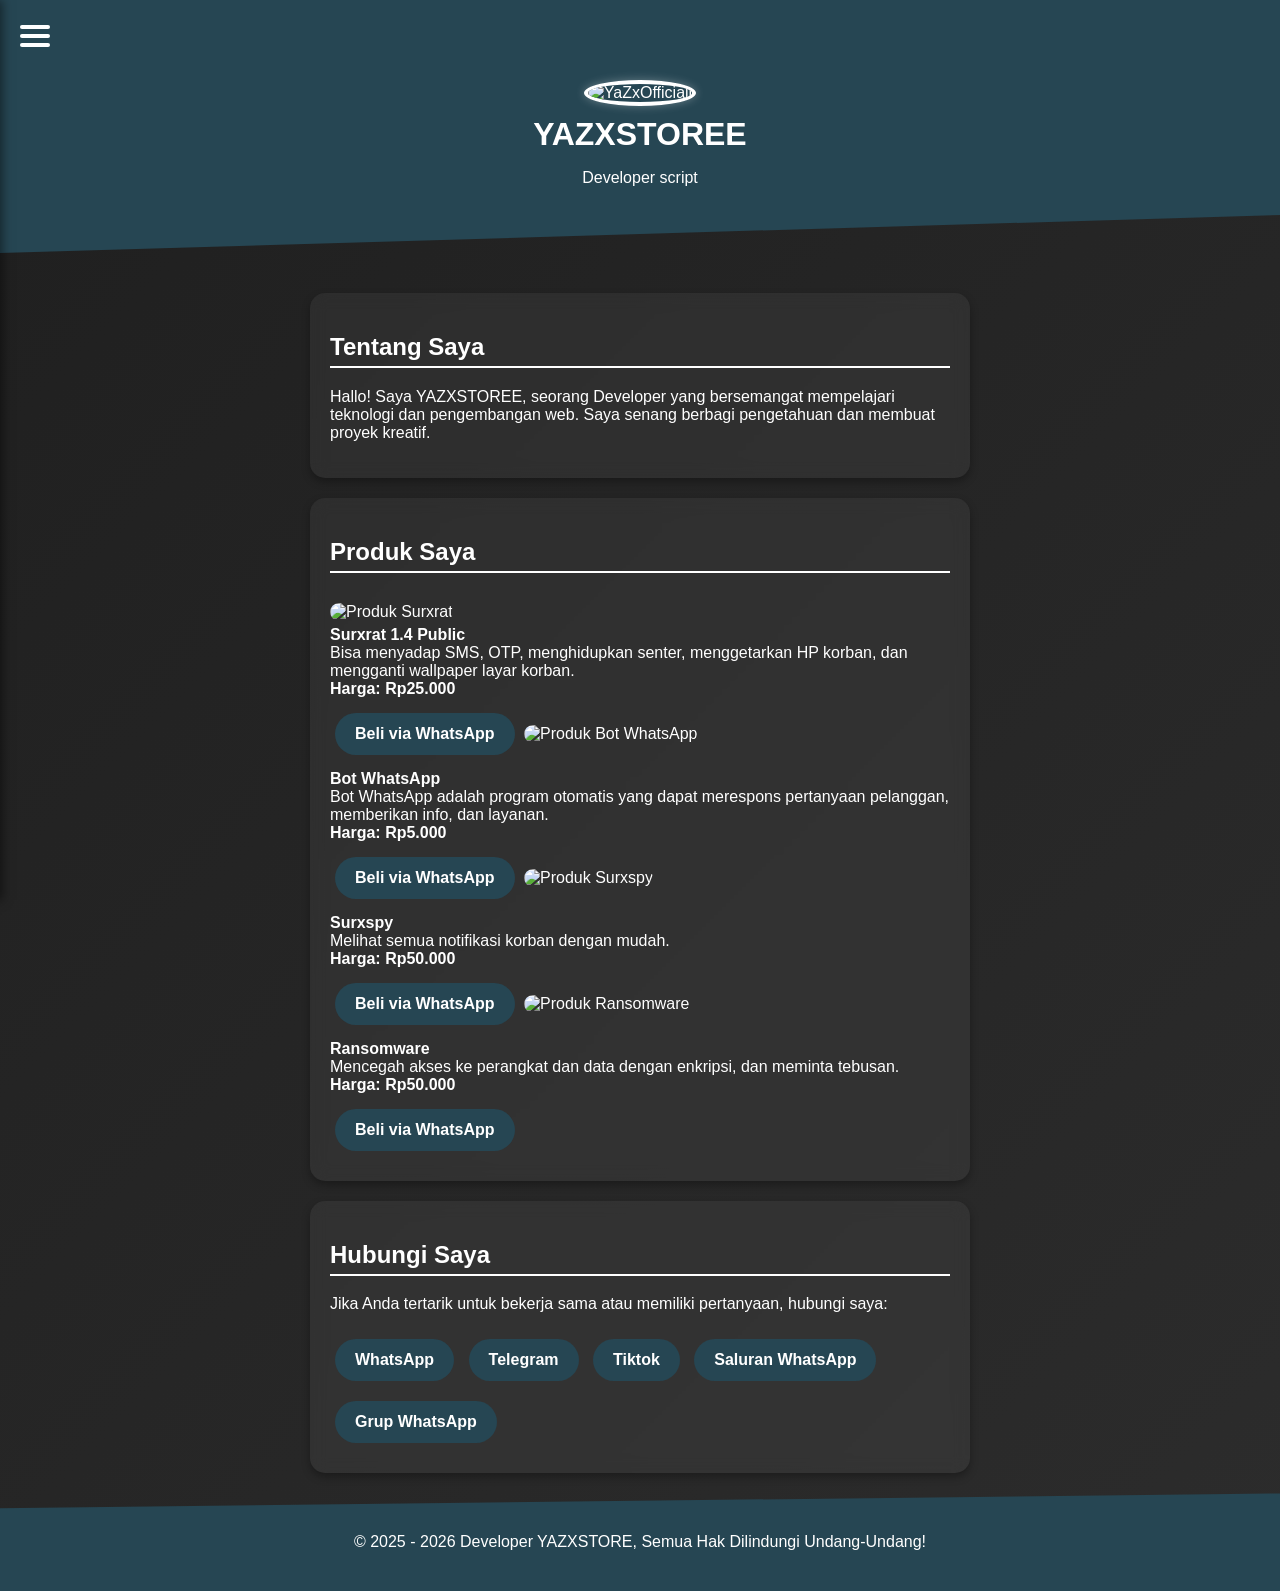
==== index.html @ b89de47b "Rename index.html.txt to index.html" ====
<!DOCTYPE html>
<html lang="id">
<head>
  <meta charset="UTF-8" />
  <meta name="viewport" content="width=device-width, initial-scale=1.0"/>
  <title>YAZXSTOREE</title>
  <style>
    :root {
      --dark-primary: #1f1f1f;
      --dark-secondary: #2c2c2c;
      --accent-color: #264653;
      --text-light: #ffffff;
      --btn-hover: #1e88e5;
    }

    * {
      box-sizing: border-box;
    }

    html {
      scroll-behavior: smooth;
    }

    body {
      margin: 0;
      font-family: 'Segoe UI', Tahoma, Geneva, Verdana, sans-serif;
      background: linear-gradient(135deg, var(--dark-primary), var(--dark-secondary));
      color: var(--text-light);
    }

    .menu-toggle {
      position: fixed;
      top: 20px;
      left: 20px;
      width: 30px;
      height: 30px;
      cursor: pointer;
      z-index: 1001;
    }

    .menu-toggle span {
      display: block;
      width: 100%;
      height: 4px;
      background: white;
      margin: 5px 0;
      border-radius: 2px;
      transition: 0.4s;
    }

    .menu-toggle.active span:nth-child(1) {
      transform: rotate(45deg) translate(5px, 5px);
    }

    .menu-toggle.active span:nth-child(2) {
      opacity: 0;
    }

    .menu-toggle.active span:nth-child(3) {
      transform: rotate(-45deg) translate(6px, -6px);
    }

    .sidebar {
      position: fixed;
      top: 0;
      left: 0;
      width: 220px;
      height: 100%;
      background: var(--dark-secondary);
      color: white;
      padding: 60px 20px;
      transform: translateX(-100%);
      transition: transform 0.4s ease;
      z-index: 1000;
      box-shadow: 2px 0 10px rgba(0,0,0,0.5);
    }

    .sidebar.show {
      transform: translateX(0);
    }

    .sidebar a {
      display: block;
      color: white;
      text-decoration: none;
      margin: 15px 0;
      font-weight: bold;
      transition: 0.3s;
    }

    .sidebar a:hover {
      background: rgba(255, 255, 255, 0.1);
      padding-left: 10px;
      border-radius: 5px;
    }

    .header {
      text-align: center;
      background: var(--accent-color);
      padding: 80px 20px 50px;
      clip-path: polygon(0 0, 100% 0, 100% 85%, 0 100%);
      color: white;
    }

    .header img {
      width: 130px;
      border-radius: 50%;
      border: 4px solid white;
      box-shadow: 0 0 10px rgba(255,255,255,0.3);
      transition: transform 0.3s;
    }

    .header img:hover {
      transform: scale(1.05);
    }

    h1 {
      margin: 10px 0 5px;
    }

    .container {
      max-width: 700px;
      margin: auto;
      padding: 20px;
    }

    .section {
      background: rgba(255, 255, 255, 0.05);
      margin-top: 20px;
      padding: 20px;
      border-radius: 15px;
      box-shadow: 0 4px 8px rgba(0,0,0,0.3);
      backdrop-filter: blur(8px);
    }

    .section h2 {
      color: #fff;
      border-bottom: 2px solid #fff;
      padding-bottom: 5px;
    }

    .food img, .produk img {
      width: 100%;
      border-radius: 10px;
      margin-top: 10px;
      transition: transform 0.3s;
    }

    .food img:hover, .produk img:hover {
      transform: scale(1.03);
    }

    .produk p {
      margin: 5px 0;
    }

    .btn {
      display: inline-block;
      padding: 12px 20px;
      margin: 10px 5px;
      border-radius: 25px;
      text-decoration: none;
      font-weight: bold;
      background: var(--accent-color);
      color: white;
      transition: background 0.3s, transform 0.2s;
    }

    .btn:hover {
      background: var(--btn-hover);
      transform: scale(1.05);
    }

    .footer {
      text-align: center;
      padding: 40px 0;
      background: var(--accent-color);
      clip-path: polygon(0 15%, 100% 0, 100% 100%, 0% 100%);
      color: white;
    }
  </style>
</head>
<body>
  <div class="menu-toggle" onclick="toggleMenu(this)">
    <span></span><span></span><span></span>
  </div>

  <div class="sidebar">
    <a href="dasboard.html">Dashboard</a>
    <a href="portofolio.html">Portofolio</a>
    <a href="login.html">Login</a>
    <a href="YassAI.html">YaZxAI</a>
    <a href="produk.html">Produk</a>
    <a href="Alqur'an.html">Alqur'an</a>
    <a href="payment.html">payment</a>
    <a href="#" onclick="exitWebsite()">Exit</a>
  </div>

  <div class="header">
    <img src="https://files.catbox.moe/h30050.png" alt="YaZxOfficiall">
    <h1>YAZXSTOREE</h1>
    <p>Developer script</p>
  </div>

  <div class="container">
    <div class="section">
      <h2>Tentang Saya</h2>
      <p>Hallo! Saya YAZXSTOREE, seorang Developer yang bersemangat mempelajari teknologi dan pengembangan web. Saya senang berbagi pengetahuan dan membuat proyek kreatif.</p>
    </div>

    <div class="section produk">
      <h2>Produk Saya</h2>

      <img src="https://files.catbox.moe/4h6cg7.png" alt="Produk Surxrat">
      <p><strong>Surxrat 1.4 Public</strong><br>
        Bisa menyadap SMS, OTP, menghidupkan senter, menggetarkan HP korban, dan mengganti wallpaper layar korban.<br>
        <strong>Harga: Rp25.000</strong>
      </p>
      <a href="https://wa.me/6285723956572?text=Halo%20saya%20ingin%20beli%20produk%20Surxrat%201.4%20Public" class="btn">Beli via WhatsApp</a>

      <img src="https://files.catbox.moe/mugoxo.png" alt="Produk Bot WhatsApp">
      <p><strong>Bot WhatsApp</strong><br>
        Bot WhatsApp adalah program otomatis yang dapat merespons pertanyaan pelanggan, memberikan info, dan layanan.<br>
        <strong>Harga: Rp5.000</strong>
      </p>
      <a href="https://wa.me/6285723956572?text=Halo%20saya%20ingin%20beli%20produk%20Bot%20WhatsApp" class="btn">Beli via WhatsApp</a>

      <img src="https://files.catbox.moe/bhqb15.png" alt="Produk Surxspy">
      <p><strong>Surxspy</strong><br>
        Melihat semua notifikasi korban dengan mudah.<br>
        <strong>Harga: Rp50.000</strong>
      </p>
      <a href="https://wa.me/6285723956572?text=Halo%20saya%20ingin%20beli%20produk%20Surxspy" class="btn">Beli via WhatsApp</a>

      <img src="https://files.catbox.moe/rw6fl7.png" alt="Produk Ransomware">
      <p><strong>Ransomware</strong><br>
        Mencegah akses ke perangkat dan data dengan enkripsi, dan meminta tebusan.<br>
        <strong>Harga: Rp50.000</strong>
      </p>
      <a href="https://wa.me/6285723956572?text=Halo%20saya%20ingin%20beli%20produk%20Ransomware" class="btn">Beli via WhatsApp</a>
    </div>

    <div class="section">
      <h2>Hubungi Saya</h2>
      <p>Jika Anda tertarik untuk bekerja sama atau memiliki pertanyaan, hubungi saya:</p>
      <a href="https://wa.me/6285723956572" class="btn">WhatsApp</a>
      <a href="https://t.me/YassProject" class="btn">Telegram</a>
      <a href="https://t.me/YassProject" class="btn">Tiktok</a>
      <a href="https://whatsapp.com/channel/0029VayXPrv6BIEZKIp0BI0x" class="btn">Saluran WhatsApp</a>
      <a href="https://chat.whatsapp.com/DSFw0lM79r98yKG31ToI2E" class="btn">Grup WhatsApp</a>
    </div>
  </div>

  <div class="footer">
    © 2025 - 2026 Developer YAZXSTORE, Semua Hak Dilindungi Undang-Undang!
  </div>

  <script>
    function toggleMenu(el) {
      el.classList.toggle('active');
      document.querySelector('.sidebar').classList.toggle('show');
    }

    function exitWebsite() {
      alert('Keluar dari website');
      window.location.href = 'about:blank';
    }
  </script>
</body>
</html>
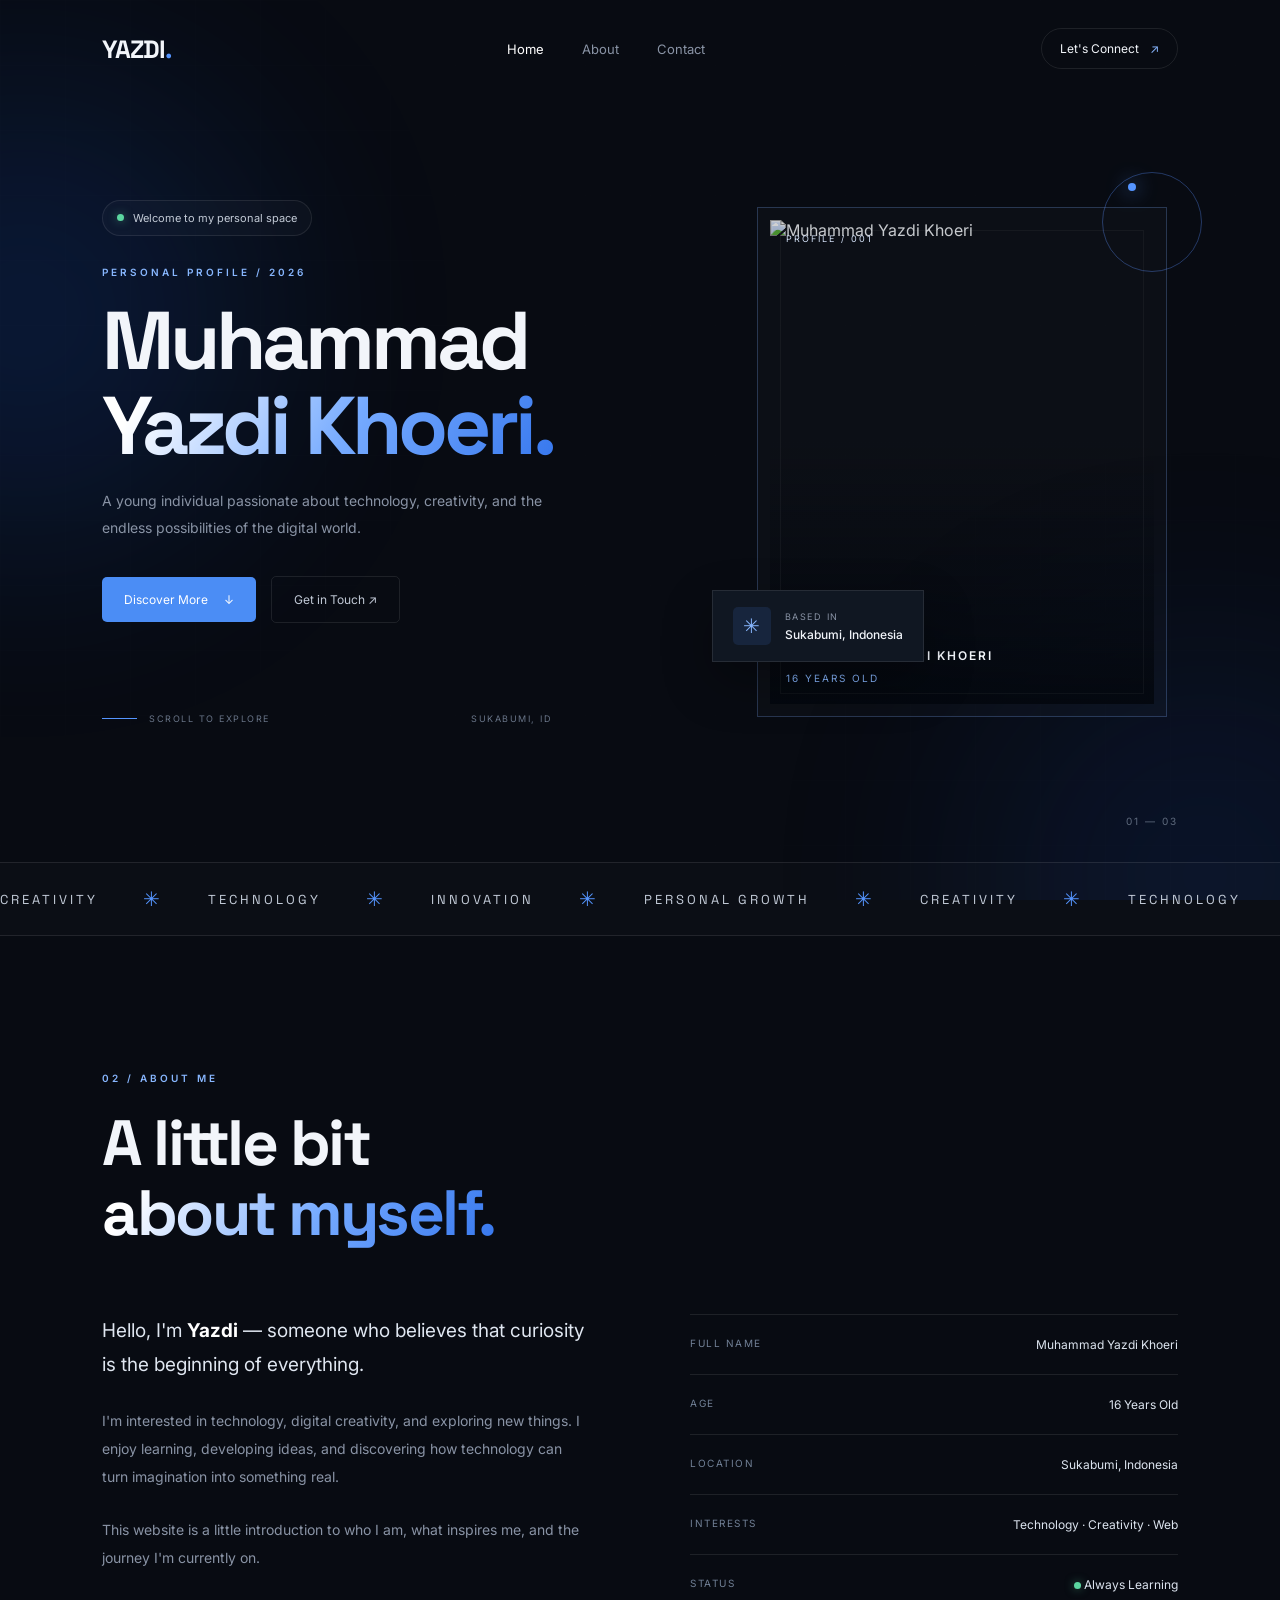
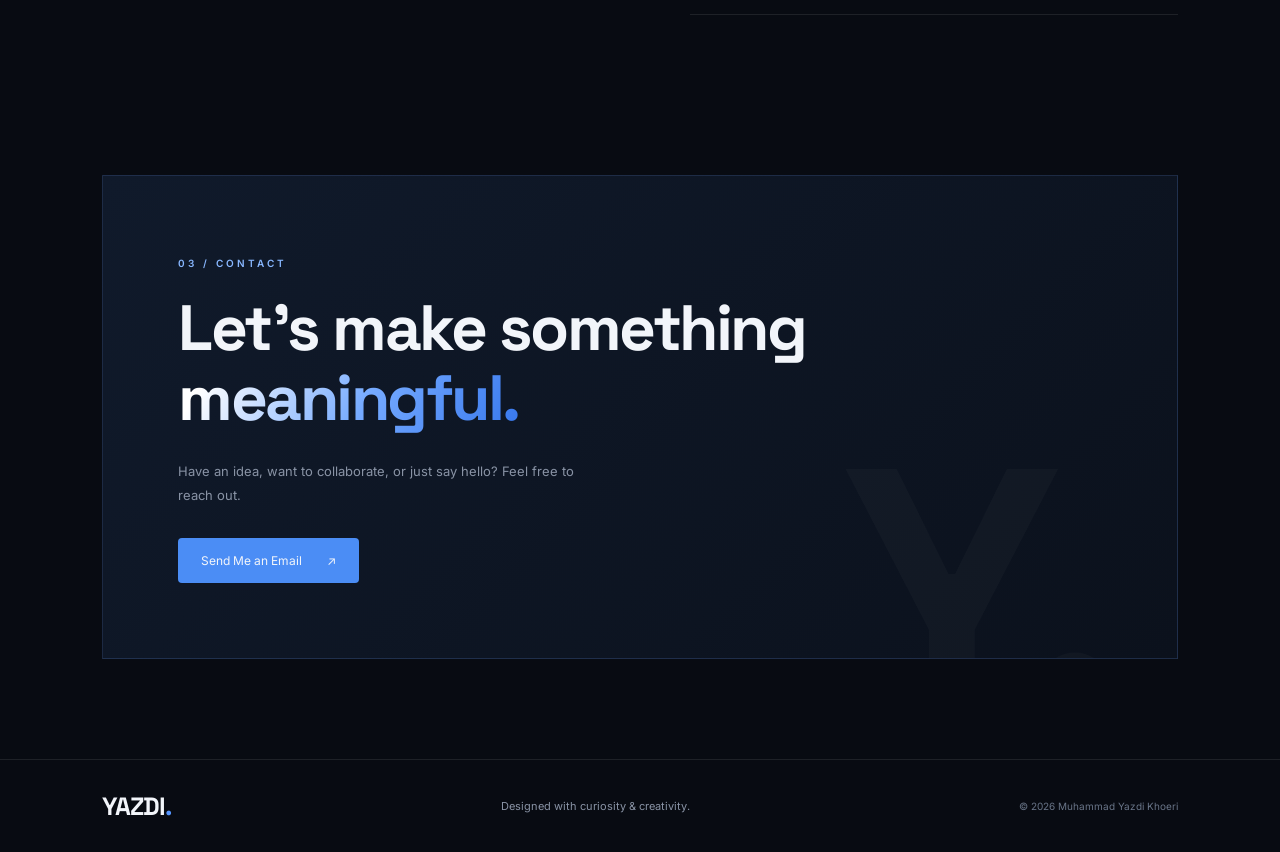
==== commit 67723ac7: "Add files via upload" ====
--- a/index.html
+++ b/index.html
@@ -1,270 +1,228 @@
+
 <!DOCTYPE html>
 <html lang="id">
 <head>
-  <meta charset="UTF-8" />
-  <meta name="viewport" content="width=device-width, initial-scale=1.0"/>
-  <title>YAZXSTOREE</title>
-  <style>
-    :root {
-      --dark-primary: #1f1f1f;
-      --dark-secondary: #2c2c2c;
-      --accent-color: #264653;
-      --text-light: #ffffff;
-      --btn-hover: #1e88e5;
-    }
-
-    * {
-      box-sizing: border-box;
-    }
-
-    html {
-      scroll-behavior: smooth;
-    }
-
-    body {
-      margin: 0;
-      font-family: 'Segoe UI', Tahoma, Geneva, Verdana, sans-serif;
-      background: linear-gradient(135deg, var(--dark-primary), var(--dark-secondary));
-      color: var(--text-light);
-    }
-
-    .menu-toggle {
-      position: fixed;
-      top: 20px;
-      left: 20px;
-      width: 30px;
-      height: 30px;
-      cursor: pointer;
-      z-index: 1001;
-    }
-
-    .menu-toggle span {
-      display: block;
-      width: 100%;
-      height: 4px;
-      background: white;
-      margin: 5px 0;
-      border-radius: 2px;
-      transition: 0.4s;
-    }
-
-    .menu-toggle.active span:nth-child(1) {
-      transform: rotate(45deg) translate(5px, 5px);
-    }
-
-    .menu-toggle.active span:nth-child(2) {
-      opacity: 0;
-    }
-
-    .menu-toggle.active span:nth-child(3) {
-      transform: rotate(-45deg) translate(6px, -6px);
-    }
-
-    .sidebar {
-      position: fixed;
-      top: 0;
-      left: 0;
-      width: 220px;
-      height: 100%;
-      background: var(--dark-secondary);
-      color: white;
-      padding: 60px 20px;
-      transform: translateX(-100%);
-      transition: transform 0.4s ease;
-      z-index: 1000;
-      box-shadow: 2px 0 10px rgba(0,0,0,0.5);
-    }
-
-    .sidebar.show {
-      transform: translateX(0);
-    }
-
-    .sidebar a {
-      display: block;
-      color: white;
-      text-decoration: none;
-      margin: 15px 0;
-      font-weight: bold;
-      transition: 0.3s;
-    }
-
-    .sidebar a:hover {
-      background: rgba(255, 255, 255, 0.1);
-      padding-left: 10px;
-      border-radius: 5px;
-    }
-
-    .header {
-      text-align: center;
-      background: var(--accent-color);
-      padding: 80px 20px 50px;
-      clip-path: polygon(0 0, 100% 0, 100% 85%, 0 100%);
-      color: white;
-    }
-
-    .header img {
-      width: 130px;
-      border-radius: 50%;
-      border: 4px solid white;
-      box-shadow: 0 0 10px rgba(255,255,255,0.3);
-      transition: transform 0.3s;
-    }
-
-    .header img:hover {
-      transform: scale(1.05);
-    }
-
-    h1 {
-      margin: 10px 0 5px;
-    }
-
-    .container {
-      max-width: 700px;
-      margin: auto;
-      padding: 20px;
-    }
-
-    .section {
-      background: rgba(255, 255, 255, 0.05);
-      margin-top: 20px;
-      padding: 20px;
-      border-radius: 15px;
-      box-shadow: 0 4px 8px rgba(0,0,0,0.3);
-      backdrop-filter: blur(8px);
-    }
-
-    .section h2 {
-      color: #fff;
-      border-bottom: 2px solid #fff;
-      padding-bottom: 5px;
-    }
-
-    .food img, .produk img {
-      width: 100%;
-      border-radius: 10px;
-      margin-top: 10px;
-      transition: transform 0.3s;
-    }
-
-    .food img:hover, .produk img:hover {
-      transform: scale(1.03);
-    }
-
-    .produk p {
-      margin: 5px 0;
-    }
-
-    .btn {
-      display: inline-block;
-      padding: 12px 20px;
-      margin: 10px 5px;
-      border-radius: 25px;
-      text-decoration: none;
-      font-weight: bold;
-      background: var(--accent-color);
-      color: white;
-      transition: background 0.3s, transform 0.2s;
-    }
-
-    .btn:hover {
-      background: var(--btn-hover);
-      transform: scale(1.05);
-    }
-
-    .footer {
-      text-align: center;
-      padding: 40px 0;
-      background: var(--accent-color);
-      clip-path: polygon(0 15%, 100% 0, 100% 100%, 0% 100%);
-      color: white;
-    }
-  </style>
+    <meta charset="UTF-8">
+    <meta name="viewport" content="width=device-width, initial-scale=1.0">
+    <title>Muhammad Yazdi Khoeri | Personal Profile</title>
+
+    <link rel="stylesheet" href="style.css">
+
+    <link rel="preconnect" href="https://fonts.googleapis.com">
+    <link rel="preconnect" href="https://fonts.gstatic.com" crossorigin>
+    <link href="https://fonts.googleapis.com/css2?family=Inter:wght@400;500;600;700;800&family=Space+Grotesk:wght@400;500;600;700&display=swap" rel="stylesheet">
 </head>
 <body>
-  <div class="menu-toggle" onclick="toggleMenu(this)">
-    <span></span><span></span><span></span>
-  </div>
-
-  <div class="sidebar">
-    <a href="dasboard.html">Dashboard</a>
-    <a href="portofolio.html">Portofolio</a>
-    <a href="login.html">Login</a>
-    <a href="YassAI.html">YaZxAI</a>
-    <a href="produk.html">Produk</a>
-    <a href="Alqur'an.html">Alqur'an</a>
-    <a href="payment.html">payment</a>
-    <a href="#" onclick="exitWebsite()">Exit</a>
-  </div>
-
-  <div class="header">
-    <img src="https://files.catbox.moe/h30050.png" alt="YaZxOfficiall">
-    <h1>YAZXSTOREE</h1>
-    <p>Developer script</p>
-  </div>
-
-  <div class="container">
-    <div class="section">
-      <h2>Tentang Saya</h2>
-      <p>Hallo! Saya YAZXSTOREE, seorang Developer yang bersemangat mempelajari teknologi dan pengembangan web. Saya senang berbagi pengetahuan dan membuat proyek kreatif.</p>
+
+    <div class="loader" id="loader">
+        <div class="loader-logo">Y<span>.</span></div>
+        <div class="loader-line"></div>
     </div>
 
-    <div class="section produk">
-      <h2>Produk Saya</h2>
-
-      <img src="https://files.catbox.moe/4h6cg7.png" alt="Produk Surxrat">
-      <p><strong>Surxrat 1.4 Public</strong><br>
-        Bisa menyadap SMS, OTP, menghidupkan senter, menggetarkan HP korban, dan mengganti wallpaper layar korban.<br>
-        <strong>Harga: Rp25.000</strong>
-      </p>
-      <a href="https://wa.me/6285723956572?text=Halo%20saya%20ingin%20beli%20produk%20Surxrat%201.4%20Public" class="btn">Beli via WhatsApp</a>
-
-      <img src="https://files.catbox.moe/mugoxo.png" alt="Produk Bot WhatsApp">
-      <p><strong>Bot WhatsApp</strong><br>
-        Bot WhatsApp adalah program otomatis yang dapat merespons pertanyaan pelanggan, memberikan info, dan layanan.<br>
-        <strong>Harga: Rp5.000</strong>
-      </p>
-      <a href="https://wa.me/6285723956572?text=Halo%20saya%20ingin%20beli%20produk%20Bot%20WhatsApp" class="btn">Beli via WhatsApp</a>
-
-      <img src="https://files.catbox.moe/bhqb15.png" alt="Produk Surxspy">
-      <p><strong>Surxspy</strong><br>
-        Melihat semua notifikasi korban dengan mudah.<br>
-        <strong>Harga: Rp50.000</strong>
-      </p>
-      <a href="https://wa.me/6285723956572?text=Halo%20saya%20ingin%20beli%20produk%20Surxspy" class="btn">Beli via WhatsApp</a>
-
-      <img src="https://files.catbox.moe/rw6fl7.png" alt="Produk Ransomware">
-      <p><strong>Ransomware</strong><br>
-        Mencegah akses ke perangkat dan data dengan enkripsi, dan meminta tebusan.<br>
-        <strong>Harga: Rp50.000</strong>
-      </p>
-      <a href="https://wa.me/6285723956572?text=Halo%20saya%20ingin%20beli%20produk%20Ransomware" class="btn">Beli via WhatsApp</a>
+    <div class="background">
+        <div class="orb orb-1"></div>
+        <div class="orb orb-2"></div>
+        <div class="grid-bg"></div>
     </div>
 
-    <div class="section">
-      <h2>Hubungi Saya</h2>
-      <p>Jika Anda tertarik untuk bekerja sama atau memiliki pertanyaan, hubungi saya:</p>
-      <a href="https://wa.me/6285723956572" class="btn">WhatsApp</a>
-      <a href="https://t.me/YassProject" class="btn">Telegram</a>
-      <a href="https://t.me/YassProject" class="btn">Tiktok</a>
-      <a href="https://whatsapp.com/channel/0029VayXPrv6BIEZKIp0BI0x" class="btn">Saluran WhatsApp</a>
-      <a href="https://chat.whatsapp.com/DSFw0lM79r98yKG31ToI2E" class="btn">Grup WhatsApp</a>
-    </div>
-  </div>
-
-  <div class="footer">
-    © 2025 - 2026 Developer YAZXSTORE, Semua Hak Dilindungi Undang-Undang!
-  </div>
-
-  <script>
-    function toggleMenu(el) {
-      el.classList.toggle('active');
-      document.querySelector('.sidebar').classList.toggle('show');
-    }
-
-    function exitWebsite() {
-      alert('Keluar dari website');
-      window.location.href = 'about:blank';
-    }
-  </script>
+    <header class="navbar">
+        <a href="#" class="logo">YAZDI<span>.</span></a>
+
+        <button class="menu-toggle" id="menuToggle" aria-label="Toggle menu">
+            <span></span>
+            <span></span>
+        </button>
+
+        <nav id="navMenu">
+            <a href="#home" class="nav-link active">Home</a>
+            <a href="#about" class="nav-link">About</a>
+            <a href="#contact" class="nav-link">Contact</a>
+        </nav>
+
+        <a href="#contact" class="nav-button">Let's Connect <span>↗</span></a>
+    </header>
+
+    <main>
+
+        <!-- HERO -->
+        <section class="hero" id="home">
+
+            <div class="hero-content reveal">
+                <div class="status">
+                    <span class="status-dot"></span>
+                    Welcome to my personal space
+                </div>
+
+                <p class="hero-label">PERSONAL PROFILE / 2026</p>
+
+                <h1>
+                    Muhammad<br>
+                    <span class="gradient-text">Yazdi Khoeri.</span>
+                </h1>
+
+                <p class="hero-description">
+                    A young individual passionate about technology,
+                    creativity, and the endless possibilities of the digital world.
+                </p>
+
+                <div class="hero-buttons">
+                    <a href="#about" class="primary-button">
+                        Discover More <span>↓</span>
+                    </a>
+
+                    <a href="#contact" class="secondary-button">
+                        Get in Touch ↗
+                    </a>
+                </div>
+
+                <div class="hero-footer">
+                    <div class="scroll-indicator">
+                        <div class="scroll-line"></div>
+                        <span>SCROLL TO EXPLORE</span>
+                    </div>
+                    <span class="hero-location">SUKABUMI, ID</span>
+                </div>
+            </div>
+
+            <div class="hero-image-wrapper reveal">
+                <div class="image-frame">
+                    <div class="image-top-label">PROFILE / 001</div>
+
+                    <img
+                        src="https://files.catbox.moe/vl9wjc.jpeg"
+                        alt="Muhammad Yazdi Khoeri"
+                        class="profile-image"
+                    >
+
+                    <div class="image-overlay"></div>
+
+                    <div class="image-caption">
+                        <span>MUHAMMAD YAZDI KHOERI</span>
+                        <span>16 YEARS OLD</span>
+                    </div>
+                </div>
+
+                <div class="floating-card">
+                    <div class="floating-icon">✳</div>
+                    <div>
+                        <p>BASED IN</p>
+                        <h3>Sukabumi, Indonesia</h3>
+                    </div>
+                </div>
+
+                <div class="decorative-circle"></div>
+            </div>
+
+            <div class="hero-number">01 — 03</div>
+        </section>
+
+        <!-- MARQUEE -->
+        <div class="marquee">
+            <div class="marquee-track">
+                <span>CREATIVITY</span><span class="star">✳</span>
+                <span>TECHNOLOGY</span><span class="star">✳</span>
+                <span>INNOVATION</span><span class="star">✳</span>
+                <span>PERSONAL GROWTH</span><span class="star">✳</span>
+                <span>CREATIVITY</span><span class="star">✳</span>
+                <span>TECHNOLOGY</span><span class="star">✳</span>
+                <span>INNOVATION</span><span class="star">✳</span>
+                <span>PERSONAL GROWTH</span><span class="star">✳</span>
+            </div>
+        </div>
+
+        <!-- ABOUT -->
+        <section class="about section" id="about">
+            <div class="section-header reveal">
+                <span class="section-tag">02 / ABOUT ME</span>
+                <h2>A little bit<br> <span class="gradient-text">about myself.</span></h2>
+            </div>
+
+            <div class="about-grid">
+                <div class="about-text reveal">
+                    <p class="about-lead">
+                        Hello, I'm <strong>Yazdi</strong> — someone who believes
+                        that curiosity is the beginning of everything.
+                    </p>
+
+                    <p>
+                        I'm interested in technology, digital creativity,
+                        and exploring new things. I enjoy learning, developing
+                        ideas, and discovering how technology can turn
+                        imagination into something real.
+                    </p>
+
+                    <p>
+                        This website is a little introduction to who I am,
+                        what inspires me, and the journey I'm currently on.
+                    </p>
+                </div>
+
+                <div class="profile-details reveal">
+                    <div class="detail-item">
+                        <span class="detail-label">FULL NAME</span>
+                        <span class="detail-value">Muhammad Yazdi Khoeri</span>
+                    </div>
+
+                    <div class="detail-item">
+                        <span class="detail-label">AGE</span>
+                        <span class="detail-value">16 Years Old</span>
+                    </div>
+
+                    <div class="detail-item">
+                        <span class="detail-label">LOCATION</span>
+                        <span class="detail-value">Sukabumi, Indonesia</span>
+                    </div>
+
+                    <div class="detail-item">
+                        <span class="detail-label">INTERESTS</span>
+                        <span class="detail-value">Technology · Creativity · Web</span>
+                    </div>
+
+                    <div class="detail-item">
+                        <span class="detail-label">STATUS</span>
+                        <span class="detail-value">
+                            <span class="status-dot"></span> Always Learning
+                        </span>
+                    </div>
+                </div>
+            </div>
+        </section>
+
+        <!-- CONTACT -->
+        <section class="contact section" id="contact">
+            <div class="contact-box reveal">
+                <span class="section-tag">03 / CONTACT</span>
+
+                <h2>Let's make something<br>
+                    <span class="gradient-text">meaningful.</span>
+                </h2>
+
+                <p>
+                    Have an idea, want to collaborate, or just say hello?
+                    Feel free to reach out.
+                </p>
+
+                <a href="mailto:hello@example.com" class="contact-button">
+                    Send Me an Email <span>↗</span>
+                </a>
+
+                <div class="contact-decoration">Y.</div>
+            </div>
+        </section>
+
+    </main>
+
+    <!-- FOOTER -->
+    <footer class="footer">
+        <a href="#home" class="logo">YAZDI<span>.</span></a>
+
+        <p>Designed with curiosity & creativity.</p>
+
+        <span class="copyright">
+            © <span id="year"></span> Muhammad Yazdi Khoeri
+        </span>
+    </footer>
+
+    <script src="script.js"></script>
 </body>
 </html>
--- a/style.css
+++ b/style.css
@@ -0,0 +1,885 @@
+
+:root {
+    --bg: #080b12;
+    --bg-light: #0e1420;
+    --blue: #5595ff;
+    --blue-light: #88b7ff;
+    --text: #f2f5fa;
+    --muted: #8993a5;
+    --border: rgba(255,255,255,0.09);
+}
+
+* {
+    margin: 0;
+    padding: 0;
+    box-sizing: border-box;
+    scroll-behavior: smooth;
+}
+
+body {
+    background: var(--bg);
+    color: var(--text);
+    font-family: 'Inter', sans-serif;
+    overflow-x: hidden;
+}
+
+a {
+    text-decoration: none;
+    color: inherit;
+}
+
+button {
+    font-family: inherit;
+}
+
+/* BACKGROUND */
+
+.background {
+    position: fixed;
+    inset: 0;
+    overflow: hidden;
+    pointer-events: none;
+    z-index: -1;
+}
+
+.grid-bg {
+    position: absolute;
+    inset: 0;
+    opacity: 0.12;
+    background-image:
+        linear-gradient(rgba(255,255,255,.04) 1px, transparent 1px),
+        linear-gradient(90deg, rgba(255,255,255,.04) 1px, transparent 1px);
+    background-size: 65px 65px;
+}
+
+.orb {
+    position: absolute;
+    width: 450px;
+    height: 450px;
+    border-radius: 50%;
+    filter: blur(120px);
+    opacity: .16;
+}
+
+.orb-1 {
+    background: #1768ff;
+    top: 10%;
+    left: -200px;
+}
+
+.orb-2 {
+    background: #1745ac;
+    bottom: -200px;
+    right: -150px;
+}
+
+/* LOADER */
+
+.loader {
+    position: fixed;
+    inset: 0;
+    z-index: 9999;
+    background: var(--bg);
+    display: flex;
+    flex-direction: column;
+    align-items: center;
+    justify-content: center;
+    gap: 22px;
+    transition: opacity .7s ease, visibility .7s ease;
+}
+
+.loader.hide {
+    opacity: 0;
+    visibility: hidden;
+}
+
+.loader-logo {
+    font-family: 'Space Grotesk', sans-serif;
+    font-size: 60px;
+    font-weight: 700;
+    animation: pulse 1s infinite alternate;
+}
+
+.loader-logo span,
+.logo span {
+    color: var(--blue);
+}
+
+.loader-line {
+    width: 120px;
+    height: 2px;
+    background: #202a3b;
+    overflow: hidden;
+    position: relative;
+}
+
+.loader-line::after {
+    content: "";
+    position: absolute;
+    height: 100%;
+    width: 40%;
+    background: var(--blue);
+    animation: loading 1s infinite ease-in-out;
+}
+
+@keyframes loading {
+    0% { left: -40%; }
+    100% { left: 110%; }
+}
+
+@keyframes pulse {
+    from { opacity: .5; }
+    to { opacity: 1; }
+}
+
+/* NAVBAR */
+
+.navbar {
+    width: 100%;
+    max-width: 1440px;
+    padding: 28px 8%;
+    margin: auto;
+    display: flex;
+    justify-content: space-between;
+    align-items: center;
+    position: relative;
+    z-index: 100;
+}
+
+.logo {
+    font-family: 'Space Grotesk', sans-serif;
+    font-size: 25px;
+    font-weight: 700;
+    letter-spacing: -1px;
+}
+
+.navbar nav {
+    display: flex;
+    gap: 38px;
+}
+
+.nav-link {
+    color: var(--muted);
+    font-size: 13px;
+    transition: .3s;
+}
+
+.nav-link:hover,
+.nav-link.active {
+    color: white;
+}
+
+.nav-button {
+    border: 1px solid var(--border);
+    padding: 12px 18px;
+    border-radius: 50px;
+    font-size: 12px;
+    transition: .3s;
+}
+
+.nav-button span {
+    color: var(--blue-light);
+    margin-left: 8px;
+}
+
+.nav-button:hover {
+    background: rgba(85,149,255,.12);
+    border-color: var(--blue);
+}
+
+.menu-toggle {
+    display: none;
+}
+
+/* HERO */
+
+.hero {
+    min-height: 85vh;
+    max-width: 1440px;
+    padding: 65px 8% 100px;
+    margin: auto;
+    display: grid;
+    grid-template-columns: 1.15fr .85fr;
+    align-items: center;
+    gap: 60px;
+    position: relative;
+}
+
+.hero-content {
+    z-index: 2;
+}
+
+.status {
+    display: inline-flex;
+    align-items: center;
+    gap: 9px;
+    padding: 10px 14px;
+    border: 1px solid var(--border);
+    border-radius: 50px;
+    background: rgba(255,255,255,.025);
+    font-size: 11px;
+    color: #c3cbd7;
+    margin-bottom: 30px;
+}
+
+.status-dot {
+    display: inline-block;
+    width: 7px;
+    height: 7px;
+    border-radius: 50%;
+    background: #5bd6a0;
+    box-shadow: 0 0 10px rgba(91,214,160,.5);
+    flex-shrink: 0;
+}
+
+.hero-label,
+.section-tag {
+    font-size: 10px;
+    letter-spacing: 3px;
+    color: var(--blue-light);
+    font-weight: 600;
+}
+
+.hero h1 {
+    font-family: 'Space Grotesk', sans-serif;
+    font-size: clamp(52px, 6.4vw, 88px);
+    line-height: 1.04;
+    letter-spacing: -4px;
+    margin: 20px 0;
+}
+
+.gradient-text {
+    background: linear-gradient(120deg, #ffffff 10%, #75aaff 55%, #3576ed 100%);
+    -webkit-background-clip: text;
+    background-clip: text;
+    color: transparent;
+}
+
+.hero-description {
+    max-width: 440px;
+    color: var(--muted);
+    font-size: 14px;
+    line-height: 1.9;
+}
+
+.hero-buttons {
+    display: flex;
+    align-items: center;
+    gap: 15px;
+    margin-top: 35px;
+}
+
+.primary-button,
+.secondary-button {
+    display: inline-flex;
+    align-items: center;
+    justify-content: center;
+    gap: 16px;
+    padding: 15px 22px;
+    font-size: 12px;
+    border-radius: 5px;
+    transition: .3s;
+}
+
+.primary-button {
+    background: #4b8df5;
+    color: white;
+}
+
+.primary-button:hover {
+    background: #6aa4ff;
+    transform: translateY(-3px);
+    box-shadow: 0 10px 30px rgba(65,120,240,.2);
+}
+
+.secondary-button {
+    border: 1px solid var(--border);
+    color: #c0c8d5;
+}
+
+.secondary-button:hover {
+    border-color: var(--blue);
+    color: white;
+    transform: translateY(-3px);
+}
+
+.hero-footer {
+    display: flex;
+    align-items: center;
+    justify-content: space-between;
+    margin-top: 90px;
+    max-width: 450px;
+}
+
+.scroll-indicator {
+    display: flex;
+    align-items: center;
+    gap: 12px;
+}
+
+.scroll-line {
+    height: 1px;
+    width: 35px;
+    background: var(--blue);
+}
+
+.scroll-indicator span,
+.hero-location {
+    color: #697588;
+    font-size: 9px;
+    letter-spacing: 1.5px;
+}
+
+/* PROFILE IMAGE */
+
+.hero-image-wrapper {
+    position: relative;
+    width: 100%;
+    max-width: 410px;
+    margin: auto;
+}
+
+.image-frame {
+    position: relative;
+    height: 510px;
+    border: 1px solid rgba(125,170,255,.25);
+    padding: 12px;
+    background: rgba(255,255,255,.02);
+    z-index: 2;
+    overflow: hidden;
+}
+
+.image-frame::before {
+    content: "";
+    position: absolute;
+    inset: 0;
+    border: 1px solid rgba(255,255,255,.04);
+    margin: 22px;
+    z-index: 2;
+    pointer-events: none;
+}
+
+.profile-image {
+    width: 100%;
+    height: 100%;
+    object-fit: cover;
+    object-position: center;
+    filter: brightness(.82);
+    transition: transform 1s, filter 1s;
+}
+
+.image-frame:hover .profile-image {
+    transform: scale(1.04);
+    filter: brightness(1);
+}
+
+.image-top-label {
+    position: absolute;
+    top: 25px;
+    left: 28px;
+    z-index: 3;
+    font-size: 9px;
+    letter-spacing: 2px;
+    color: #d5e2f8;
+}
+
+.image-overlay {
+    position: absolute;
+    inset: 12px;
+    background: linear-gradient(
+        to top,
+        rgba(4,8,15,.95),
+        transparent 55%
+    );
+    pointer-events: none;
+}
+
+.image-caption {
+    position: absolute;
+    left: 28px;
+    right: 28px;
+    bottom: 32px;
+    z-index: 3;
+    display: flex;
+    flex-direction: column;
+    gap: 9px;
+}
+
+.image-caption span:first-child {
+    font-size: 12px;
+    letter-spacing: 2px;
+    font-weight: 600;
+}
+
+.image-caption span:last-child {
+    font-size: 10px;
+    color: var(--blue-light);
+    letter-spacing: 2px;
+}
+
+.floating-card {
+    position: absolute;
+    left: -45px;
+    bottom: 55px;
+    display: flex;
+    align-items: center;
+    gap: 14px;
+    background: #101722;
+    border: 1px solid var(--border);
+    padding: 16px 20px;
+    z-index: 4;
+    box-shadow: 0 20px 50px rgba(0,0,0,.3);
+    animation: float 4s ease-in-out infinite;
+}
+
+.floating-icon {
+    width: 38px;
+    height: 38px;
+    display: grid;
+    place-items: center;
+    background: rgba(76,137,255,.12);
+    color: var(--blue-light);
+    border-radius: 5px;
+    font-size: 20px;
+}
+
+.floating-card p {
+    font-size: 9px;
+    color: var(--muted);
+    letter-spacing: 1.5px;
+    margin-bottom: 5px;
+}
+
+.floating-card h3 {
+    font-size: 12px;
+    font-weight: 500;
+}
+
+@keyframes float {
+    0%, 100% { transform: translateY(0); }
+    50% { transform: translateY(-10px); }
+}
+
+.decorative-circle {
+    position: absolute;
+    width: 100px;
+    height: 100px;
+    border: 1px solid rgba(90,145,255,.35);
+    border-radius: 50%;
+    top: -35px;
+    right: -35px;
+    animation: rotate 20s linear infinite;
+}
+
+.decorative-circle::before {
+    content: "";
+    position: absolute;
+    width: 8px;
+    height: 8px;
+    border-radius: 50%;
+    background: var(--blue);
+    top: 10px;
+    left: 25px;
+    box-shadow: 0 0 20px var(--blue);
+}
+
+@keyframes rotate {
+    to { transform: rotate(360deg); }
+}
+
+.hero-number {
+    position: absolute;
+    bottom: 35px;
+    right: 8%;
+    font-size: 10px;
+    letter-spacing: 2px;
+    color: #5f6b7e;
+}
+
+/* MARQUEE */
+
+.marquee {
+    overflow: hidden;
+    border-top: 1px solid var(--border);
+    border-bottom: 1px solid var(--border);
+    background: rgba(255,255,255,.015);
+    padding: 23px 0;
+}
+
+.marquee-track {
+    display: flex;
+    align-items: center;
+    gap: 45px;
+    width: max-content;
+    animation: marquee 30s linear infinite;
+}
+
+.marquee-track span {
+    font-family: 'Space Grotesk', sans-serif;
+    font-size: 13px;
+    letter-spacing: 3px;
+    color: #c3cbd8;
+    white-space: nowrap;
+}
+
+.marquee-track .star {
+    color: var(--blue);
+    font-size: 20px;
+}
+
+@keyframes marquee {
+    from { transform: translateX(0); }
+    to { transform: translateX(-50%); }
+}
+
+/* ABOUT */
+
+.section {
+    max-width: 1440px;
+    margin: auto;
+    padding: 130px 8%;
+}
+
+.section-header h2,
+.contact-box h2 {
+    font-family: 'Space Grotesk', sans-serif;
+    font-size: clamp(42px, 5vw, 65px);
+    line-height: 1.1;
+    letter-spacing: -2.5px;
+    margin-top: 22px;
+}
+
+.about-grid {
+    display: grid;
+    grid-template-columns: 1fr 1fr;
+    gap: 100px;
+    margin-top: 65px;
+}
+
+.about-text {
+    max-width: 500px;
+}
+
+.about-text p {
+    font-size: 14px;
+    color: var(--muted);
+    line-height: 2;
+    margin-bottom: 25px;
+}
+
+.about-text .about-lead {
+    color: #dfe6f0;
+    font-size: 19px;
+    line-height: 1.8;
+}
+
+.about-text strong {
+    color: white;
+}
+
+.profile-details {
+    border-top: 1px solid var(--border);
+}
+
+.detail-item {
+    padding: 22px 0;
+    border-bottom: 1px solid var(--border);
+    display: flex;
+    justify-content: space-between;
+    gap: 20px;
+}
+
+.detail-label {
+    font-size: 10px;
+    color: #718096;
+    letter-spacing: 1.5px;
+}
+
+.detail-value {
+    font-size: 12px;
+    color: #dce4ef;
+    text-align: right;
+}
+
+/* CONTACT */
+
+.contact {
+    padding-top: 30px;
+    padding-bottom: 100px;
+}
+
+.contact-box {
+    position: relative;
+    overflow: hidden;
+    padding: 75px;
+    background: linear-gradient(135deg, #101a2b, #0b111c);
+    border: 1px solid rgba(115,160,255,.17);
+}
+
+.contact-box h2 {
+    font-size: clamp(45px, 5vw, 70px);
+    margin-bottom: 25px;
+}
+
+.contact-box p {
+    color: var(--muted);
+    font-size: 13px;
+    line-height: 1.9;
+    max-width: 420px;
+}
+
+.contact-button {
+    margin-top: 30px;
+    display: inline-flex;
+    gap: 25px;
+    align-items: center;
+    padding: 15px 23px;
+    background: #4b8df5;
+    font-size: 12px;
+    border-radius: 4px;
+    transition: .3s;
+    position: relative;
+    z-index: 2;
+}
+
+.contact-button:hover {
+    transform: translateY(-3px);
+    background: #6aa4ff;
+}
+
+.contact-decoration {
+    position: absolute;
+    right: 50px;
+    bottom: -110px;
+    font-family: 'Space Grotesk', sans-serif;
+    font-size: 350px;
+    font-weight: 700;
+    color: rgba(255,255,255,.025);
+    line-height: 1;
+    pointer-events: none;
+}
+
+/* FOOTER */
+
+.footer {
+    border-top: 1px solid var(--border);
+    padding: 30px 8%;
+    display: flex;
+    align-items: center;
+    justify-content: space-between;
+    gap: 20px;
+}
+
+.footer p {
+    font-size: 11px;
+    color: var(--muted);
+}
+
+.copyright {
+    font-size: 10px;
+    color: #697588;
+}
+
+/* REVEAL ANIMATION */
+
+.reveal {
+    opacity: 0;
+    transform: translateY(35px);
+    transition: opacity .9s ease, transform .9s ease;
+}
+
+.reveal.show {
+    opacity: 1;
+    transform: translateY(0);
+}
+
+/* RESPONSIVE */
+
+@media (max-width: 1000px) {
+    .hero {
+        gap: 35px;
+        grid-template-columns: 1fr 1fr;
+    }
+
+    .hero h1 {
+        font-size: 65px;
+    }
+
+    .image-frame {
+        height: 430px;
+    }
+
+    .floating-card {
+        left: -20px;
+    }
+
+    .about-grid {
+        gap: 50px;
+    }
+}
+
+@media (max-width: 768px) {
+    .navbar {
+        padding: 22px 6%;
+    }
+
+    .nav-button {
+        display: none;
+    }
+
+    .menu-toggle {
+        display: flex;
+        width: 38px;
+        height: 38px;
+        background: transparent;
+        border: 1px solid var(--border);
+        border-radius: 5px;
+        flex-direction: column;
+        justify-content: center;
+        align-items: center;
+        gap: 5px;
+        cursor: pointer;
+        z-index: 102;
+    }
+
+    .menu-toggle span {
+        width: 16px;
+        height: 1.5px;
+        background: white;
+        transition: .3s;
+    }
+
+    .menu-toggle.open span:first-child {
+        transform: translateY(3px) rotate(45deg);
+    }
+
+    .menu-toggle.open span:last-child {
+        transform: translateY(-3px) rotate(-45deg);
+    }
+
+    .navbar nav {
+        position: absolute;
+        top: 75px;
+        right: 6%;
+        width: 220px;
+        background: #101722;
+        border: 1px solid var(--border);
+        padding: 25px;
+        display: flex;
+        flex-direction: column;
+        gap: 25px;
+        opacity: 0;
+        visibility: hidden;
+        transform: translateY(-10px);
+        transition: .3s;
+    }
+
+    .navbar nav.open {
+        opacity: 1;
+        visibility: visible;
+        transform: translateY(0);
+    }
+
+    .hero {
+        padding: 55px 6% 100px;
+        grid-template-columns: 1fr;
+        gap: 65px;
+    }
+
+    .hero h1 {
+        font-size: clamp(53px, 12vw, 75px);
+        letter-spacing: -3px;
+    }
+
+    .hero-footer {
+        margin-top: 60px;
+    }
+
+    .hero-image-wrapper {
+        max-width: 400px;
+        width: 90%;
+    }
+
+    .image-frame {
+        height: 480px;
+    }
+
+    .floating-card {
+        left: -15px;
+    }
+
+    .hero-number {
+        right: 6%;
+    }
+
+    .section {
+        padding: 90px 6%;
+    }
+
+    .about-grid {
+        grid-template-columns: 1fr;
+        gap: 40px;
+        margin-top: 45px;
+    }
+
+    .contact {
+        padding-top: 0;
+    }
+
+    .contact-box {
+        padding: 45px 28px;
+    }
+
+    .contact-decoration {
+        right: -15px;
+        font-size: 220px;
+        bottom: -70px;
+    }
+
+    .footer {
+        padding: 25px 6%;
+        flex-wrap: wrap;
+    }
+}
+
+@media (max-width: 450px) {
+    .hero-buttons {
+        flex-wrap: wrap;
+    }
+
+    .primary-button,
+    .secondary-button {
+        padding: 13px 17px;
+    }
+
+    .image-frame {
+        height: 390px;
+    }
+
+    .detail-item {
+        flex-direction: column;
+        gap: 10px;
+    }
+
+    .detail-value {
+        text-align: left;
+    }
+
+    .footer {
+        flex-direction: column;
+        align-items: flex-start;
+    }
+}
+
+/* REDUCED MOTION */
+
+@media (prefers-reduced-motion: reduce) {
+    *,
+    *::before,
+    *::after {
+        animation-duration: 0.01ms !important;
+        animation-iteration-count: 1 !important;
+        scroll-behavior: auto !important;
+        transition-duration: 0.01ms !important;
+    }
+}
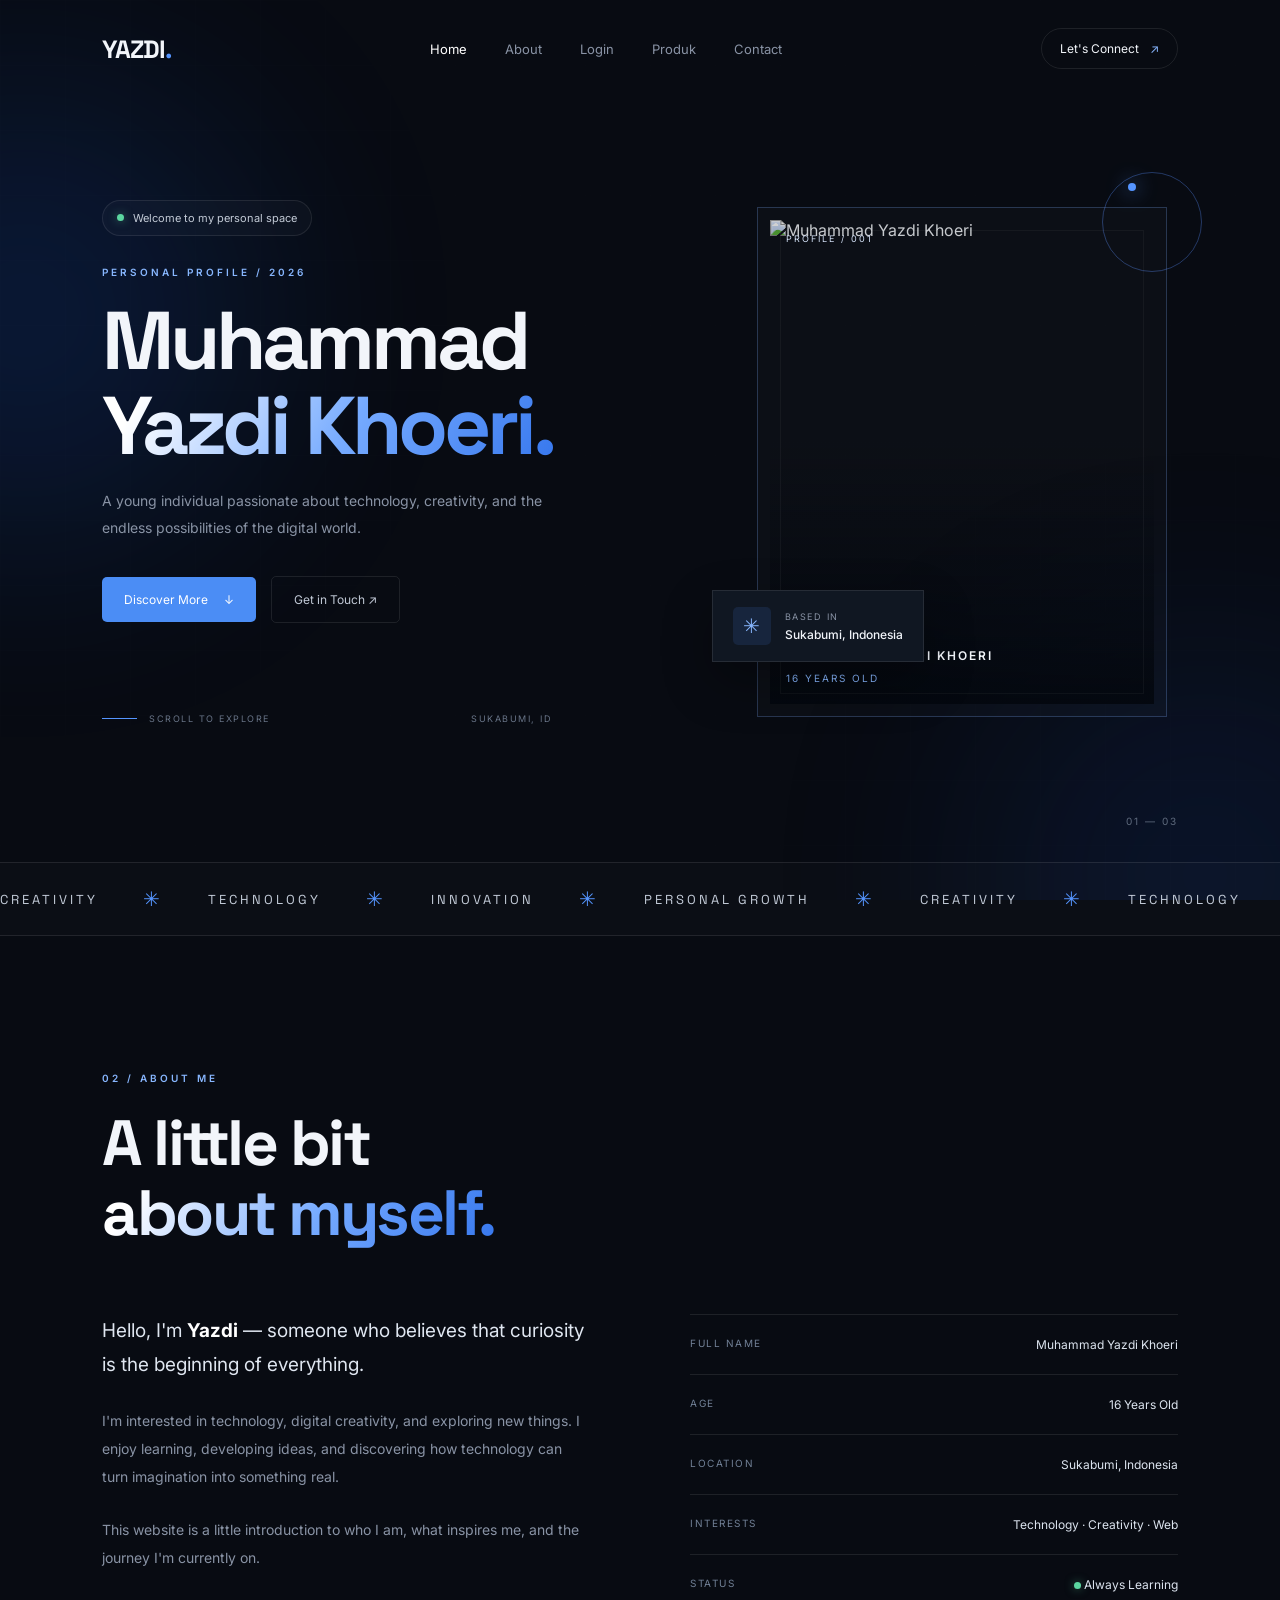
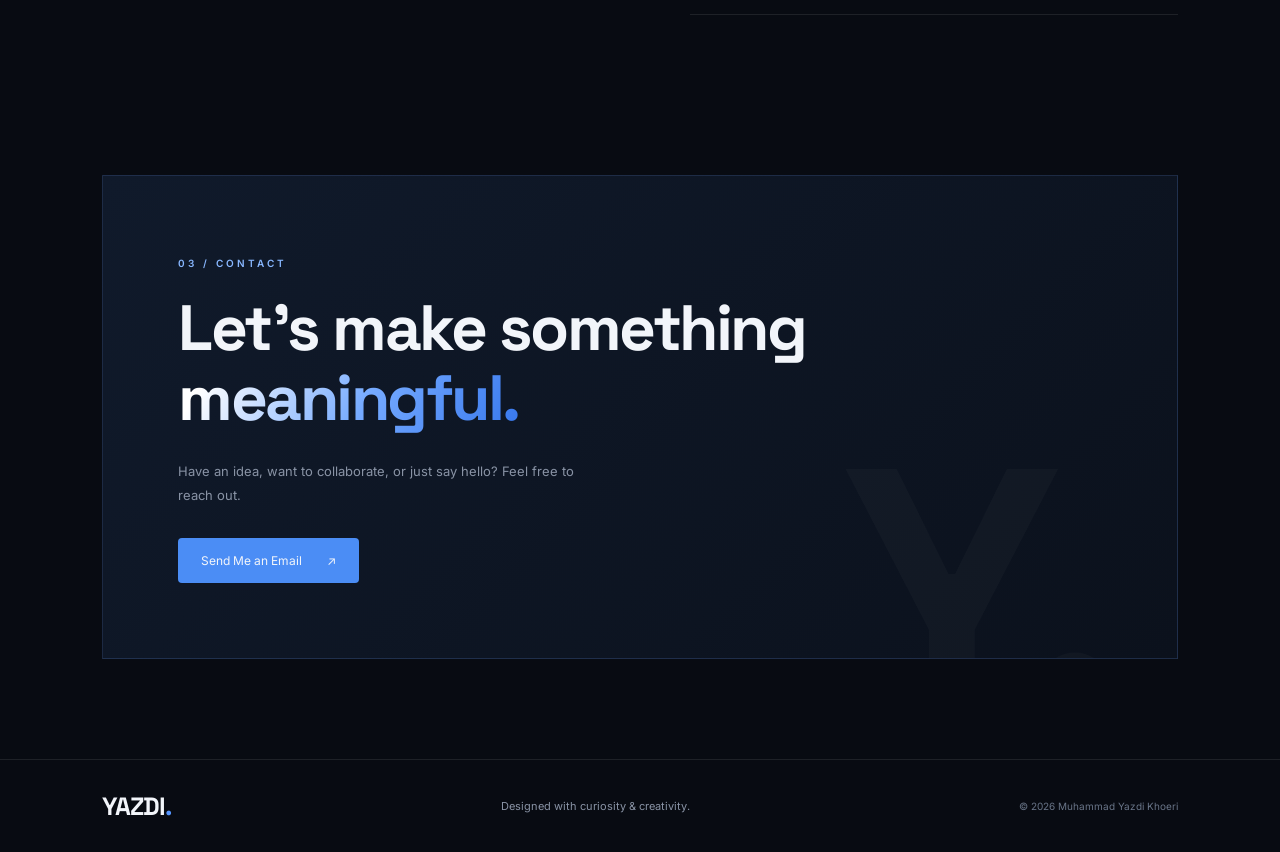
==== commit 54d529e0: "Add files via upload" ====
--- a/index.html
+++ b/index.html
@@ -36,7 +36,9 @@
         <nav id="navMenu">
             <a href="#home" class="nav-link active">Home</a>
             <a href="#about" class="nav-link">About</a>
-            <a href="#contact" class="nav-link">Contact</a>
+            <a href="login.html" class="nav-link">Login</a>
+            <a href="products.html" class="nav-link">Produk</a>
+            <a href="contact.html" class="nav-link">Contact</a>
         </nav>
 
         <a href="#contact" class="nav-button">Let's Connect <span>↗</span></a>
@@ -89,7 +91,7 @@
                     <div class="image-top-label">PROFILE / 001</div>
 
                     <img
-                        src="https://files.catbox.moe/vl9wjc.jpeg"
+                        src="https://files.catbox.moe/pqw8an.jpg"
                         alt="Muhammad Yazdi Khoeri"
                         class="profile-image"
                     >
@@ -202,7 +204,7 @@
                     Feel free to reach out.
                 </p>
 
-                <a href="mailto:hello@example.com" class="contact-button">
+                <a href="muhammadyazdikh@gmail.com" class="contact-button">
                     Send Me an Email <span>↗</span>
                 </a>
 
